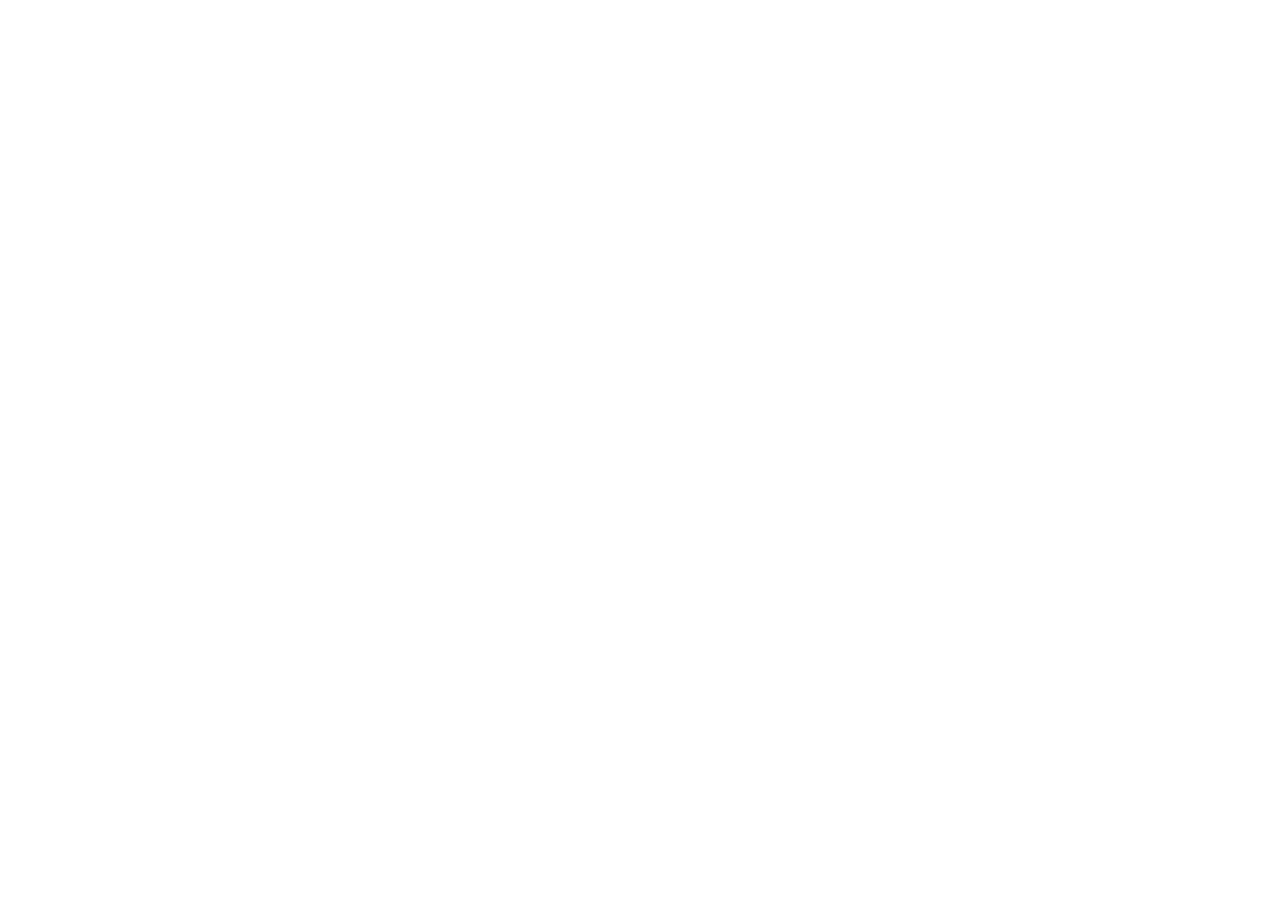
==== task1-product-card/index.html @ a8e89c08 "feat(task1): scaffold HTML boilerplate with viewport meta Create task1-product-card/index.html from " ====
<!DOCTYPE html>
<html lang="en">
<head>
  <meta charset="UTF-8">
  <meta name="viewport" content="width=device-width, initial-scale=1.0">
  <meta name="description" content="Task 1 - Responsive product showcase card built with CSS Grid and Flexbox">
  <title>Task 1 · Product Showcase Card</title>
  <link rel="stylesheet" href="style.css">
</head>
<body>
  <main class="component-container">
  </main>
</body>
</html>
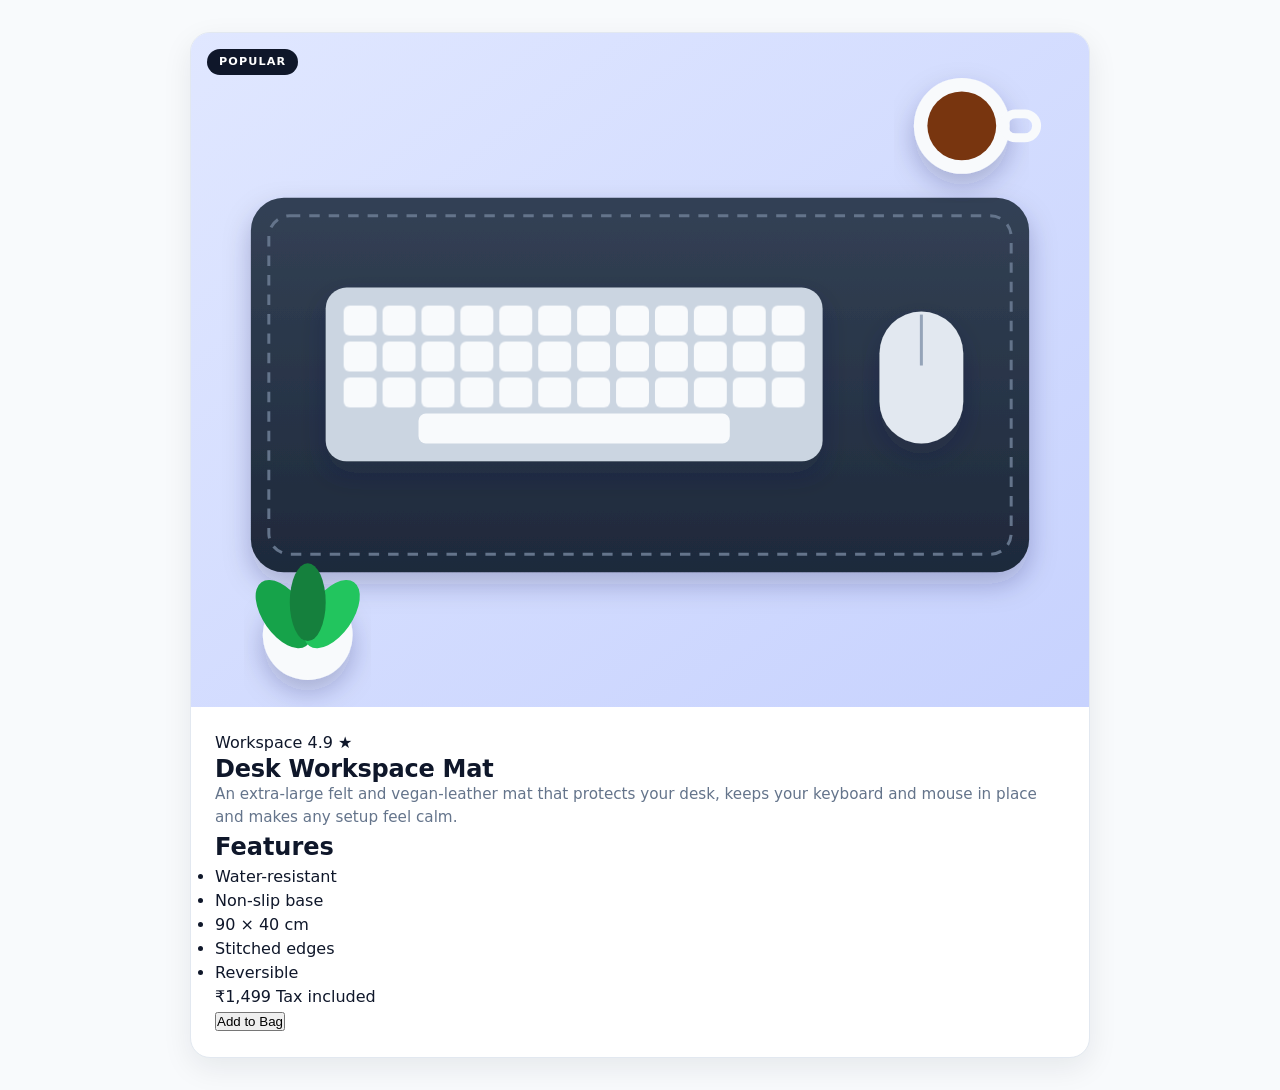
==== commit 3f907e60: "feat(task1): add semantic product card markup Use article/figure/h1/ul for the card: badge, image, c" ====
--- a/task1-product-card/index.html
+++ b/task1-product-card/index.html
@@ -9,6 +9,51 @@
 </head>
 <body>
   <main class="component-container">
+    <article class="product-card" aria-labelledby="product-title">
+
+      <!-- Left column on desktop / top on mobile -->
+      <figure class="product-media">
+        <span class="badge">Popular</span>
+        <img src="assets/desk-mat.svg"
+             alt="Charcoal felt desk mat with a keyboard, mouse, coffee mug and plant"
+             width="600" height="450">
+      </figure>
+
+      <!-- Right column on desktop / bottom on mobile -->
+      <div class="product-details">
+        <div class="product-info">
+          <div class="meta-row">
+            <span class="category">Workspace</span>
+            <span class="rating" aria-label="Rated 4.9 out of 5">4.9 <span aria-hidden="true">★</span></span>
+          </div>
+
+          <h1 id="product-title" class="product-title">Desk Workspace Mat</h1>
+
+          <p class="product-description">
+            An extra-large felt and vegan-leather mat that protects your desk,
+            keeps your keyboard and mouse in place and makes any setup feel calm.
+          </p>
+
+          <h2 class="feature-heading">Features</h2>
+          <ul class="feature-list">
+            <li>Water-resistant</li>
+            <li>Non-slip base</li>
+            <li>90 × 40 cm</li>
+            <li>Stitched edges</li>
+            <li>Reversible</li>
+          </ul>
+        </div>
+
+        <div class="purchase-shelf">
+          <p class="price">
+            <span class="price-amount">₹1,499</span>
+            <span class="price-note">Tax included</span>
+          </p>
+          <button class="btn-add" type="button">Add to Bag</button>
+        </div>
+      </div>
+
+    </article>
   </main>
 </body>
 </html>
--- a/task1-product-card/style.css
+++ b/task1-product-card/style.css
@@ -0,0 +1,108 @@
+/* ==========================================================
+   Task 1 - Product Showcase Card
+   Mobile-first: base rules target small screens and the
+   @media (min-width: 768px) block layers on the desktop grid.
+   ========================================================== */
+
+/* 1. Box Model Reset */
+*,
+*::before,
+*::after {
+  box-sizing: border-box;
+  margin: 0;
+  padding: 0;
+}
+
+/* 2. Design tokens */
+:root {
+  --bg: #f8fafc;
+  --surface: #ffffff;
+  --text: #0f172a;
+  --muted: #64748b;
+  --border: #e2e8f0;
+  --accent: #4f46e5;
+  --accent-dark: #4338ca;
+  --star: #f59e0b;
+  --radius: 1.25rem;
+  --shadow: 0 10px 30px rgba(15, 23, 42, 0.08);
+}
+
+/* 3. Base elements */
+img {
+  display: block;
+  max-width: 100%;
+  height: auto;
+}
+
+body {
+  font-family: system-ui, -apple-system, "Segoe UI", Roboto, sans-serif;
+  background-color: var(--bg);
+  color: var(--text);
+  line-height: 1.5;
+  min-height: 100vh;
+  padding: 2rem 1rem;
+  display: flex;
+  justify-content: center;
+  align-items: center;
+}
+
+.component-container {
+  width: 100%;
+  max-width: 900px;
+}
+
+/* ----------------------------------------------------------
+   4. Card - mobile base (single column stack)
+   ---------------------------------------------------------- */
+.product-card {
+  display: grid;
+  grid-template-columns: 1fr;
+  background-color: var(--surface);
+  border: 1px solid var(--border);
+  border-radius: var(--radius);
+  box-shadow: var(--shadow);
+  overflow: hidden;
+}
+
+.product-media {
+  position: relative;
+  overflow: hidden; /* keeps the zoomed image inside the frame */
+  aspect-ratio: 4 / 3;
+  background-color: #e0e7ff;
+}
+
+.product-media img {
+  width: 100%;
+  height: 100%;
+  object-fit: cover;
+}
+
+.badge {
+  position: absolute;
+  top: 1rem;
+  left: 1rem;
+  z-index: 1;
+  padding: 0.3rem 0.75rem;
+  border-radius: 999px;
+  background-color: var(--text);
+  color: #ffffff;
+  font-size: 0.7rem;
+  font-weight: 700;
+  letter-spacing: 0.1em;
+  text-transform: uppercase;
+}
+
+.product-details {
+  padding: 1.5rem;
+}
+
+.product-title {
+  font-size: 1.5rem;
+  line-height: 1.2;
+  letter-spacing: -0.01em;
+}
+
+.product-description {
+  color: var(--muted);
+  font-size: 0.95rem;
+}
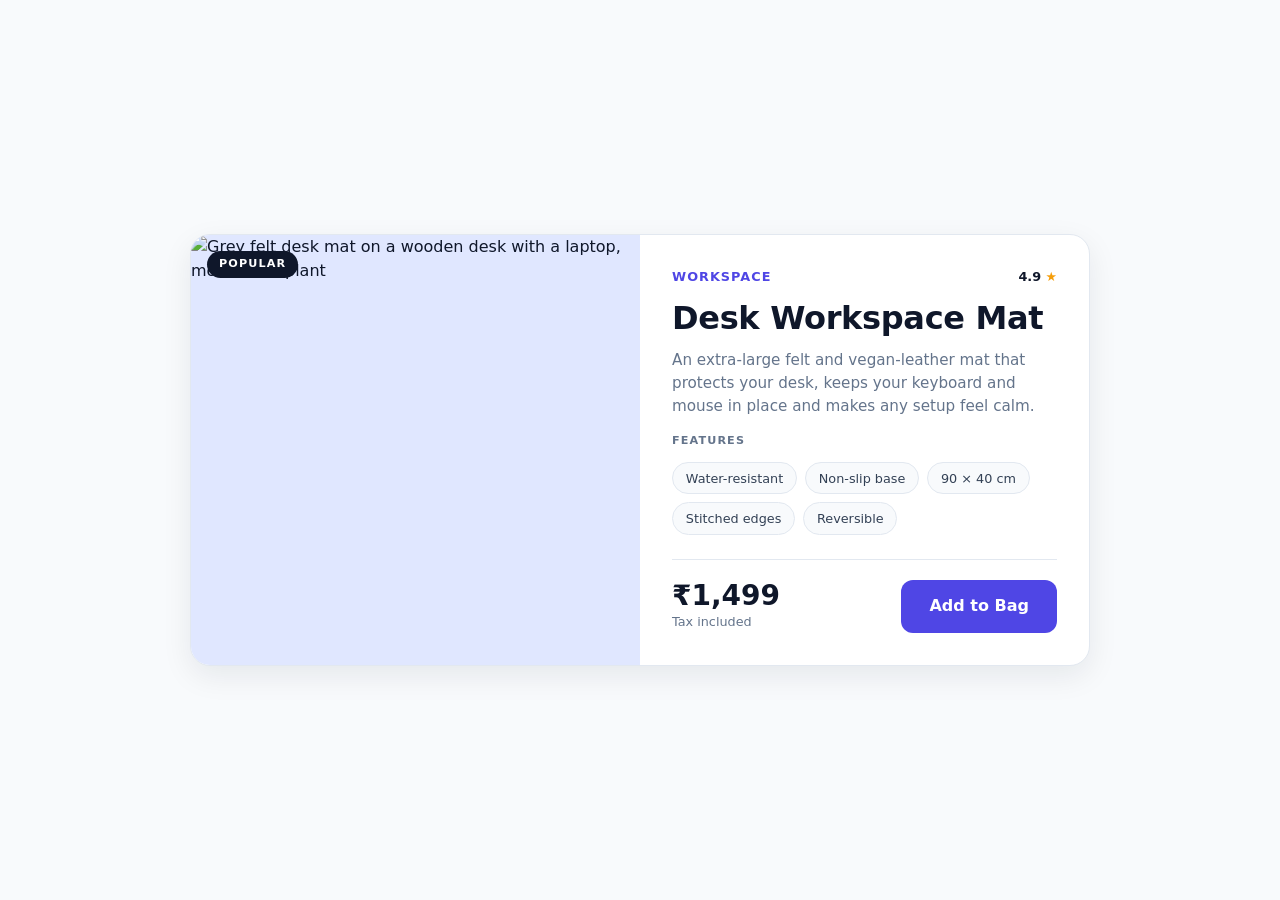
==== commit 8b7d04f7: "feat(task1): show product photo in the card Point the card image at the new JPEG and fill the frame " ====
--- a/task1-product-card/index.html
+++ b/task1-product-card/index.html
@@ -14,9 +14,9 @@
       <!-- Left column on desktop / top on mobile -->
       <figure class="product-media">
         <span class="badge">Popular</span>
-        <img src="assets/desk-mat.svg"
-             alt="Charcoal felt desk mat with a keyboard, mouse, coffee mug and plant"
-             width="600" height="450">
+        <img src="assets/desk-mat.jpg"
+             alt="Grey felt desk mat on a wooden desk with a laptop, mouse and plant"
+             width="1200" height="900">
       </figure>
 
       <!-- Right column on desktop / bottom on mobile -->
--- a/task1-product-card/style.css
+++ b/task1-product-card/style.css
@@ -74,7 +74,7 @@
 .product-media img {
   width: 100%;
   height: 100%;
-  object-fit: cover;
+  object-fit: cover; /* photo fills the frame at every column height */
 }
 
 .badge {
@@ -106,3 +106,185 @@
   color: var(--muted);
   font-size: 0.95rem;
 }
+
+/* ----------------------------------------------------------
+   5. Details container - vertical flex distribution
+   ---------------------------------------------------------- */
+.product-details {
+  display: flex;
+  flex-direction: column;
+  justify-content: space-between;
+  gap: 1.5rem;
+}
+
+.product-info {
+  display: flex;
+  flex-direction: column;
+  gap: 0.75rem;
+}
+
+/* ----------------------------------------------------------
+   6. Category / rating row
+   ---------------------------------------------------------- */
+.meta-row {
+  display: flex;
+  justify-content: space-between;
+  align-items: center;
+  font-size: 0.8rem;
+}
+
+.category {
+  color: var(--accent);
+  font-weight: 700;
+  letter-spacing: 0.08em;
+  text-transform: uppercase;
+}
+
+.rating {
+  font-weight: 700;
+}
+
+.rating span {
+  color: var(--star);
+}
+
+/* ----------------------------------------------------------
+   7. Feature tags (wrapping flex row)
+   ---------------------------------------------------------- */
+.feature-heading {
+  margin-top: 0.25rem;
+  font-size: 0.7rem;
+  font-weight: 700;
+  letter-spacing: 0.1em;
+  text-transform: uppercase;
+  color: var(--muted);
+}
+
+.feature-list {
+  list-style: none;
+  display: flex;
+  flex-wrap: wrap;
+  gap: 0.5rem;
+}
+
+.feature-list li {
+  padding: 0.35rem 0.8rem;
+  border: 1px solid var(--border);
+  border-radius: 999px;
+  background-color: var(--bg);
+  font-size: 0.8rem;
+  color: #334155;
+}
+
+/* ----------------------------------------------------------
+   8. Pricing / button shelf
+   ---------------------------------------------------------- */
+.purchase-shelf {
+  display: flex;
+  flex-wrap: wrap;
+  justify-content: space-between;
+  align-items: center;
+  gap: 1rem;
+  padding-top: 1.25rem;
+  border-top: 1px solid var(--border);
+}
+
+.price {
+  display: flex;
+  flex-direction: column;
+}
+
+.price-amount {
+  font-size: 1.75rem;
+  font-weight: 800;
+  line-height: 1.1;
+}
+
+.price-note {
+  font-size: 0.8rem;
+  color: var(--muted);
+}
+
+.btn-add {
+  width: 100%; /* full-width on mobile */
+  padding: 0.9rem 1.75rem;
+  border: none;
+  border-radius: 0.75rem;
+  background-color: var(--accent);
+  color: #ffffff;
+  font: inherit;
+  font-weight: 700;
+  cursor: pointer;
+}
+
+.btn-add:hover {
+  background-color: var(--accent-dark);
+}
+
+/* ----------------------------------------------------------
+   9. Desktop breakpoint - two equal grid columns
+   ---------------------------------------------------------- */
+@media (min-width: 768px) {
+  body {
+    padding: 3rem 2rem;
+  }
+
+  .product-card {
+    grid-template-columns: 1fr 1fr; /* image left, details right */
+  }
+
+  .product-media {
+    aspect-ratio: auto;
+    min-height: 100%;
+  }
+
+  .product-details {
+    padding: 2rem;
+  }
+
+  .product-title {
+    font-size: 2rem;
+  }
+
+  .btn-add {
+    width: auto;
+  }
+}
+
+/* ----------------------------------------------------------
+   10. Transitions & micro-interactions
+   (only transform is animated -> GPU friendly)
+   ---------------------------------------------------------- */
+.product-media img {
+  transition: transform 0.3s ease;
+}
+
+.product-card:hover .product-media img {
+  transform: scale(1.04);
+}
+
+.btn-add {
+  transition: transform 0.15s ease;
+}
+
+.btn-add:active {
+  transform: scale(0.96);
+}
+
+.btn-add:focus-visible {
+  outline: 3px solid #a5b4fc;
+  outline-offset: 3px;
+}
+
+/* ----------------------------------------------------------
+   11. Accessibility - respect reduced-motion preference
+   ---------------------------------------------------------- */
+@media (prefers-reduced-motion: reduce) {
+  *,
+  *::before,
+  *::after {
+    transition-duration: 0.01ms !important;
+    animation-duration: 0.01ms !important;
+    animation-iteration-count: 1 !important;
+  }
+}
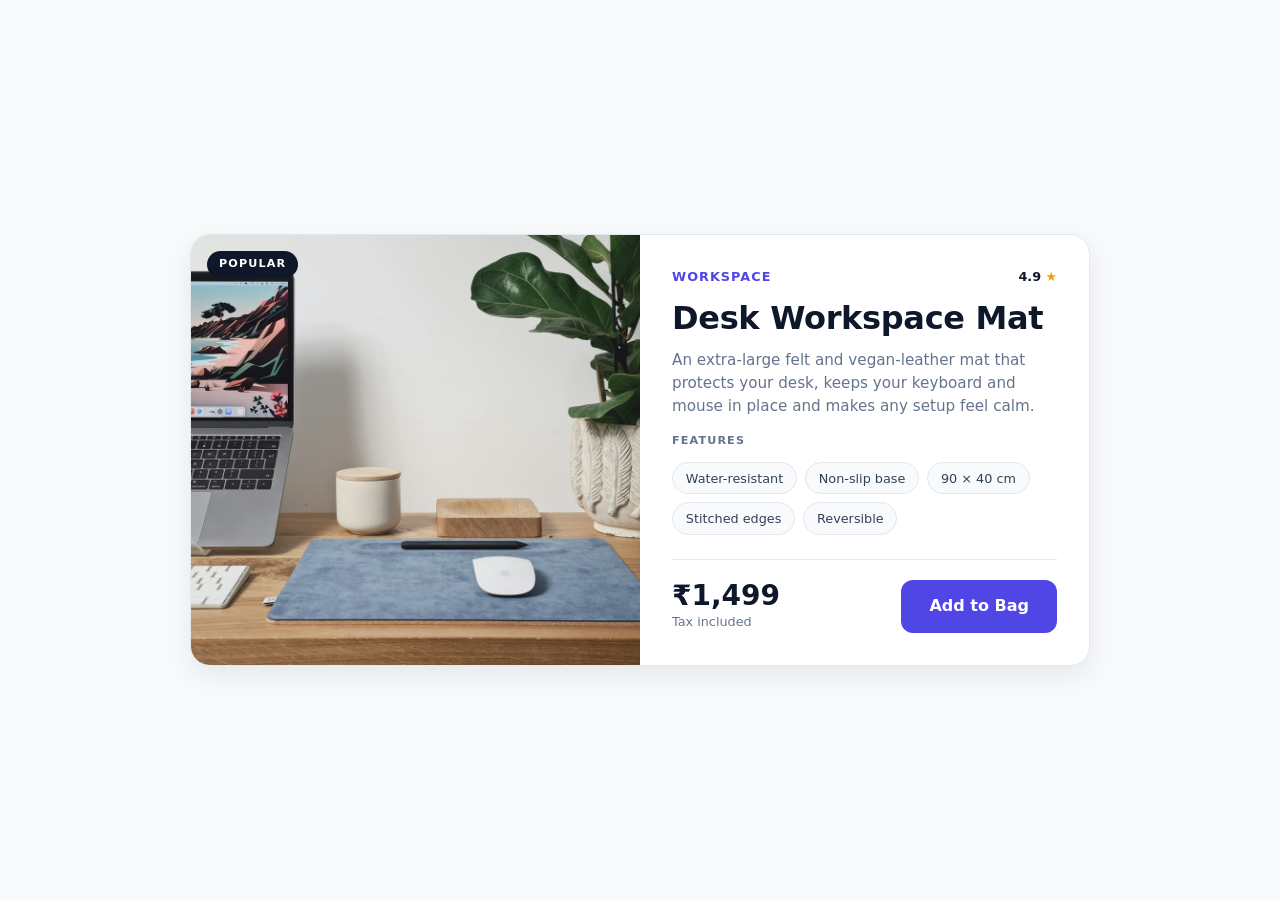
==== commit 452c45e4: "Merge branch 'chore/tidy-comments' Simplify code comments across all four tasks." ====
--- a/task1-product-card/index.html
+++ b/task1-product-card/index.html
@@ -11,7 +11,7 @@
   <main class="component-container">
     <article class="product-card" aria-labelledby="product-title">
 
-      <!-- Left column on desktop / top on mobile -->
+      <!-- image -->
       <figure class="product-media">
         <span class="badge">Popular</span>
         <img src="assets/desk-mat.jpg"
@@ -19,7 +19,7 @@
              width="1200" height="900">
       </figure>
 
-      <!-- Right column on desktop / bottom on mobile -->
+      <!-- details -->
       <div class="product-details">
         <div class="product-info">
           <div class="meta-row">
--- a/task1-product-card/style.css
+++ b/task1-product-card/style.css
@@ -1,10 +1,4 @@
-/* ==========================================================
-   Task 1 - Product Showcase Card
-   Mobile-first: base rules target small screens and the
-   @media (min-width: 768px) block layers on the desktop grid.
-   ========================================================== */
-
-/* 1. Box Model Reset */
+/* reset */
 *,
 *::before,
 *::after {
@@ -13,7 +7,7 @@
   padding: 0;
 }
 
-/* 2. Design tokens */
+/* variables */
 :root {
   --bg: #f8fafc;
   --surface: #ffffff;
@@ -27,7 +21,6 @@
   --shadow: 0 10px 30px rgba(15, 23, 42, 0.08);
 }
 
-/* 3. Base elements */
 img {
   display: block;
   max-width: 100%;
@@ -51,9 +44,7 @@
   max-width: 900px;
 }
 
-/* ----------------------------------------------------------
-   4. Card - mobile base (single column stack)
-   ---------------------------------------------------------- */
+/* card - mobile first, one column */
 .product-card {
   display: grid;
   grid-template-columns: 1fr;
@@ -66,7 +57,7 @@
 
 .product-media {
   position: relative;
-  overflow: hidden; /* keeps the zoomed image inside the frame */
+  overflow: hidden; /* so the zoom doesn't spill out */
   aspect-ratio: 4 / 3;
   background-color: #e0e7ff;
 }
@@ -74,7 +65,7 @@
 .product-media img {
   width: 100%;
   height: 100%;
-  object-fit: cover; /* photo fills the frame at every column height */
+  object-fit: cover;
 }
 
 .badge {
@@ -107,9 +98,6 @@
   font-size: 0.95rem;
 }
 
-/* ----------------------------------------------------------
-   5. Details container - vertical flex distribution
-   ---------------------------------------------------------- */
 .product-details {
   display: flex;
   flex-direction: column;
@@ -123,9 +111,7 @@
   gap: 0.75rem;
 }
 
-/* ----------------------------------------------------------
-   6. Category / rating row
-   ---------------------------------------------------------- */
+/* category + rating */
 .meta-row {
   display: flex;
   justify-content: space-between;
@@ -148,9 +134,7 @@
   color: var(--star);
 }
 
-/* ----------------------------------------------------------
-   7. Feature tags (wrapping flex row)
-   ---------------------------------------------------------- */
+/* feature tags */
 .feature-heading {
   margin-top: 0.25rem;
   font-size: 0.7rem;
@@ -176,9 +160,7 @@
   color: #334155;
 }
 
-/* ----------------------------------------------------------
-   8. Pricing / button shelf
-   ---------------------------------------------------------- */
+/* price + button */
 .purchase-shelf {
   display: flex;
   flex-wrap: wrap;
@@ -206,7 +188,7 @@
 }
 
 .btn-add {
-  width: 100%; /* full-width on mobile */
+  width: 100%; /* full width on mobile */
   padding: 0.9rem 1.75rem;
   border: none;
   border-radius: 0.75rem;
@@ -221,16 +203,14 @@
   background-color: var(--accent-dark);
 }
 
-/* ----------------------------------------------------------
-   9. Desktop breakpoint - two equal grid columns
-   ---------------------------------------------------------- */
+/* desktop */
 @media (min-width: 768px) {
   body {
     padding: 3rem 2rem;
   }
 
   .product-card {
-    grid-template-columns: 1fr 1fr; /* image left, details right */
+    grid-template-columns: 1fr 1fr;
   }
 
   .product-media {
@@ -251,10 +231,7 @@
   }
 }
 
-/* ----------------------------------------------------------
-   10. Transitions & micro-interactions
-   (only transform is animated -> GPU friendly)
-   ---------------------------------------------------------- */
+/* hover / click effects */
 .product-media img {
   transition: transform 0.3s ease;
 }
@@ -276,9 +253,7 @@
   outline-offset: 3px;
 }
 
-/* ----------------------------------------------------------
-   11. Accessibility - respect reduced-motion preference
-   ---------------------------------------------------------- */
+/* turn off animations if the user prefers reduced motion */
 @media (prefers-reduced-motion: reduce) {
   *,
   *::before,
